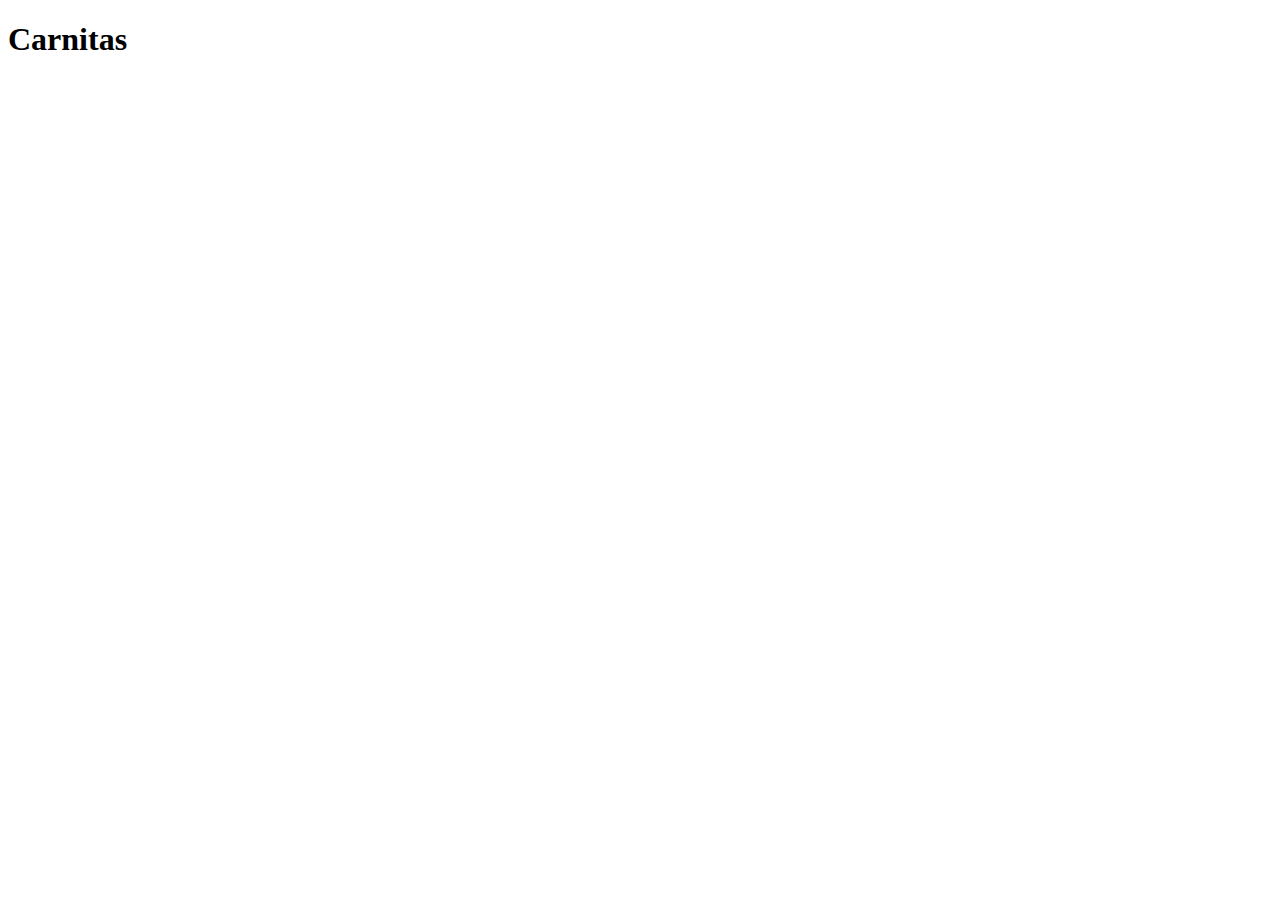
==== recipes/carnitas.html @ 81ccb482 "Create recipes folder and one recipe html file" ====
<!DOCTYPE html>
<html lang="en">
<head>
    <meta charset="UTF-8">
    <meta http-equiv="X-UA-Compatible" content="IE=edge">
    <meta name="viewport" content="width=device-width, initial-scale=1.0">
    <title>Carnitas Recipe</title>
</head>
<body>
    <h1>Carnitas</h1>
</body>
</html>
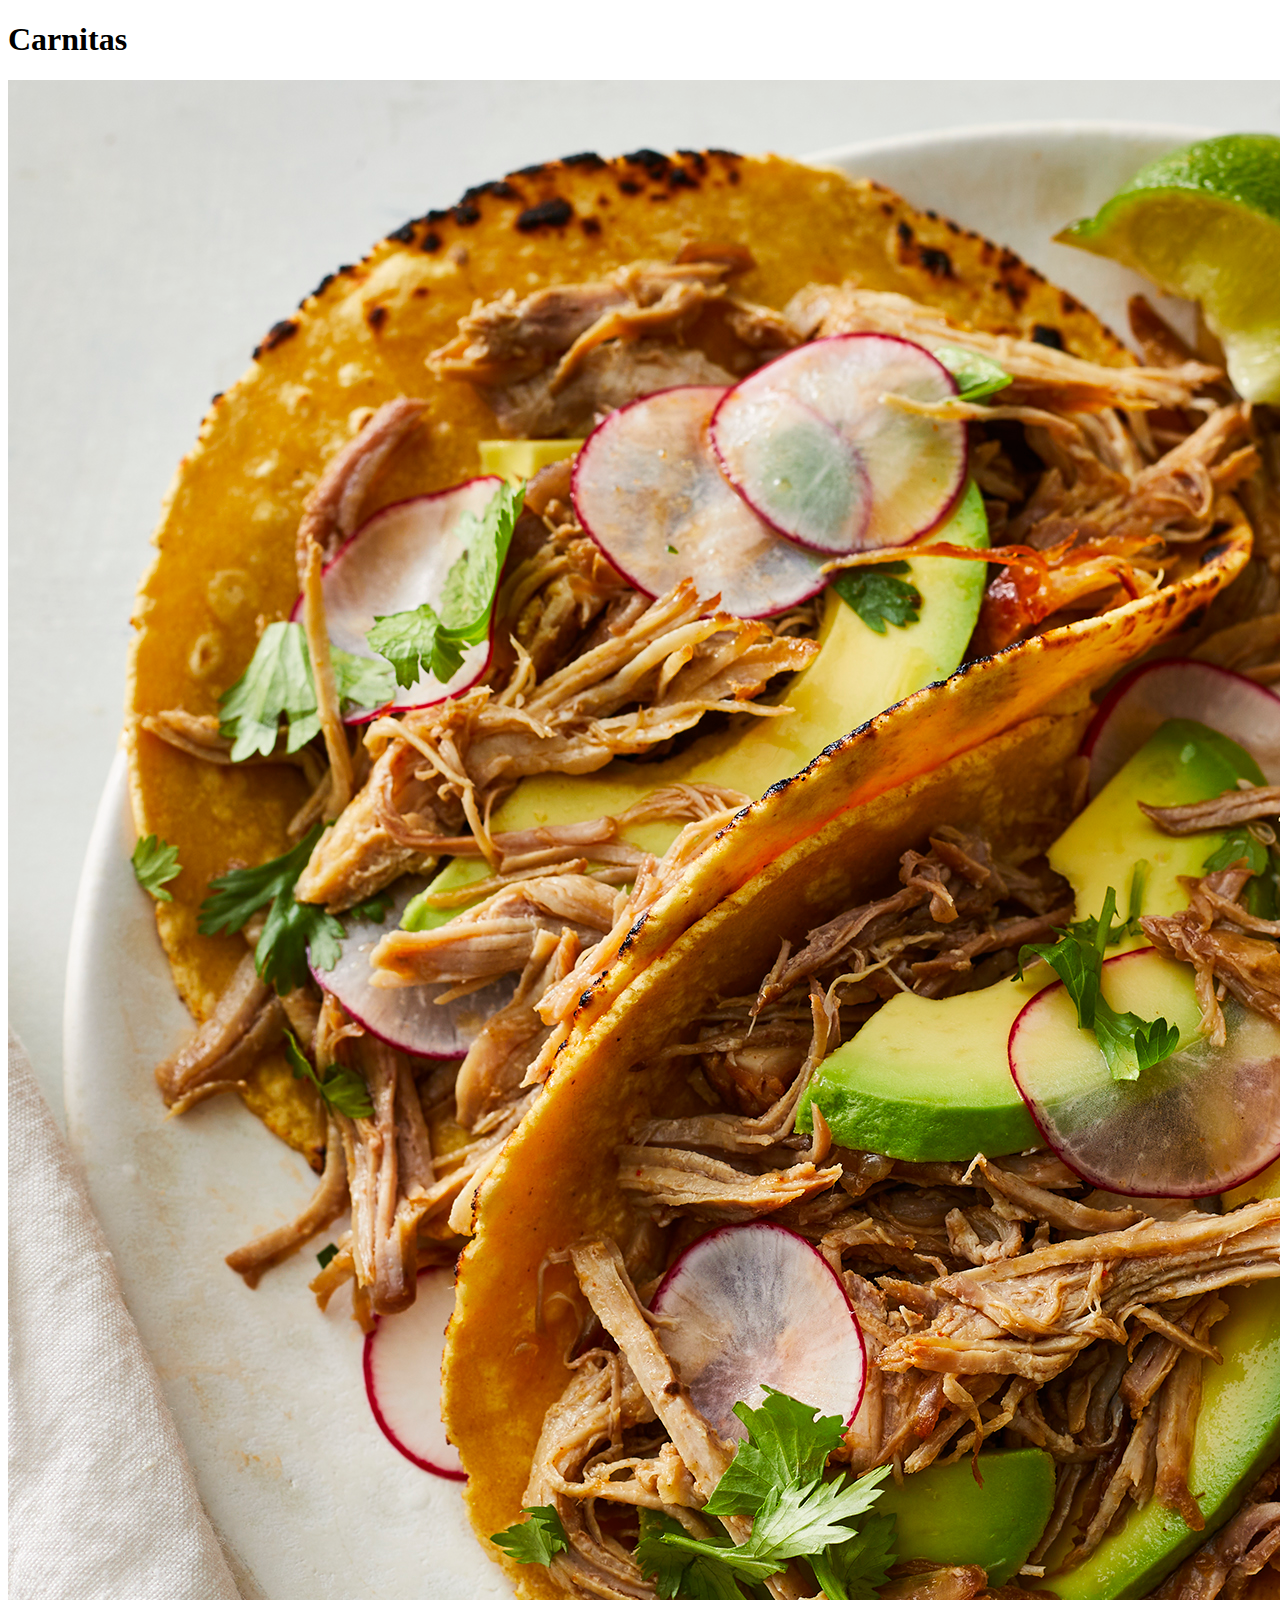
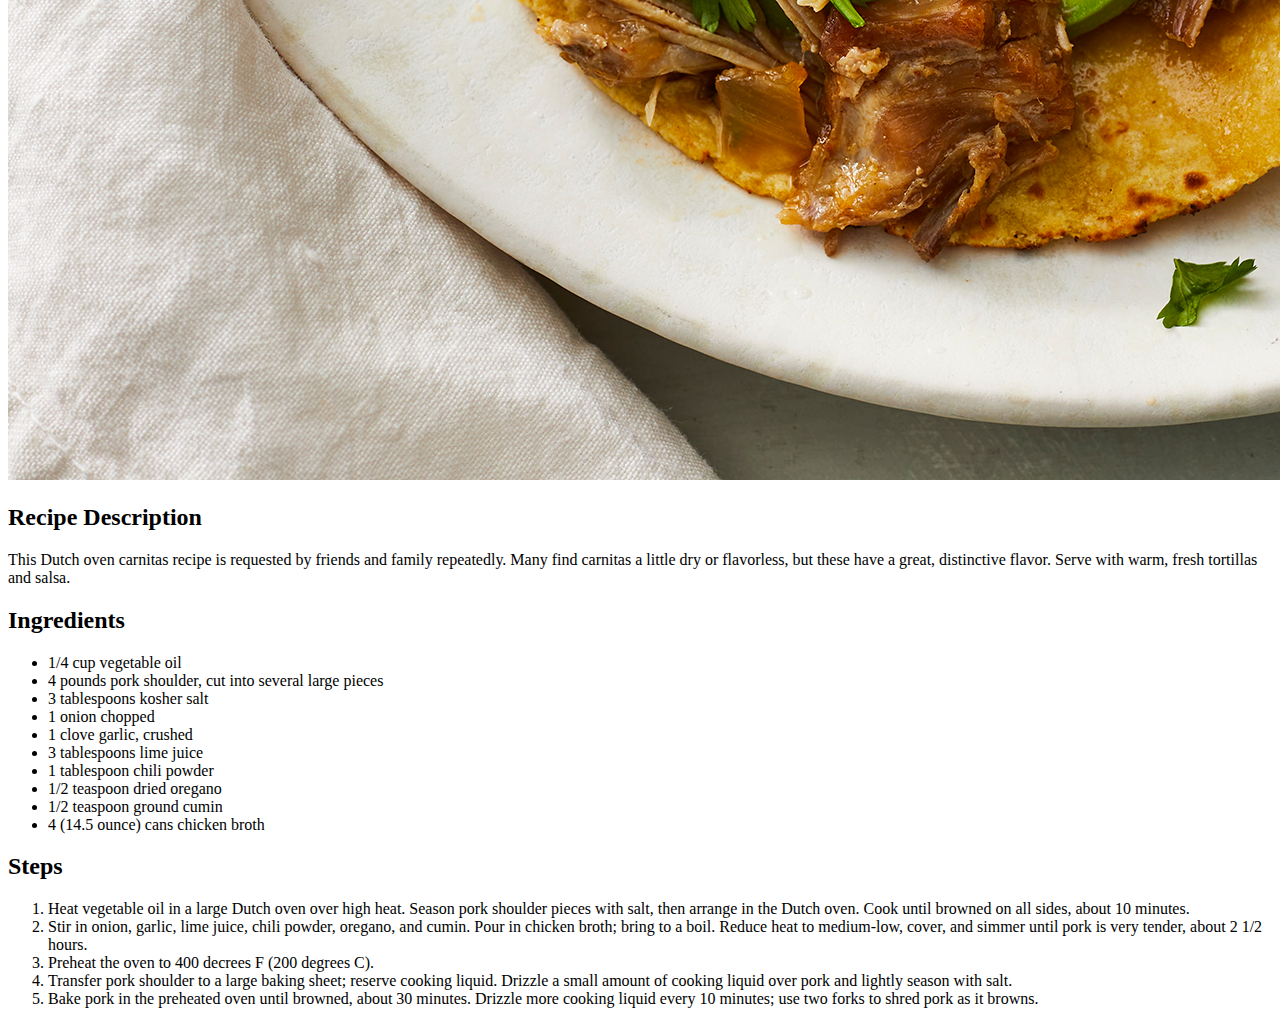
==== commit 65064c7e: "Add carnitas recipe page content" ====
--- a/recipes/carnitas.html
+++ b/recipes/carnitas.html
@@ -8,5 +8,53 @@
 </head>
 <body>
     <h1>Carnitas</h1>
+    <img src="../img/carnitas.jpeg">
+    <h2>Recipe Description</h2>
+    <p>
+        This Dutch oven carnitas recipe is requested by friends and family repeatedly. 
+        Many find carnitas a little dry or flavorless, but these have a great, 
+        distinctive flavor. Serve with warm, fresh tortillas and salsa.
+    </p>
+
+    <h2>Ingredients</h2>
+    <ul>
+        <li>1/4 cup vegetable oil</li>
+        <li>4 pounds pork shoulder, cut into several large pieces</li>
+        <li>3 tablespoons kosher salt</li>
+        <li>1 onion chopped</li>
+        <li>1 clove garlic, crushed</li>
+        <li>3 tablespoons lime juice</li>
+        <li>1 tablespoon chili powder</li>
+        <li>1/2 teaspoon dried oregano</li>
+        <li>1/2 teaspoon ground cumin</li>
+        <li>4 (14.5 ounce) cans chicken broth</li>
+    </ul>
+
+    <h2>Steps</h2>
+    <ol>
+        <li>
+            Heat vegetable oil in a large Dutch oven over high heat. Season pork 
+            shoulder pieces with salt, then arrange in the Dutch oven. Cook until 
+            browned on all sides, about 10 minutes.
+        </li>
+        <li>
+            Stir in onion, garlic, lime juice, chili powder, oregano, and cumin. 
+            Pour in chicken broth; bring to a boil. Reduce heat to medium-low, cover, 
+            and simmer until pork is very tender, about 2 1/2 hours.
+        </li>
+        <li>
+            Preheat the oven to 400 decrees F (200 degrees C).
+        </li>
+        <li>
+            Transfer pork shoulder to a large baking sheet; reserve cooking liquid. 
+            Drizzle a small amount of cooking liquid over pork and lightly season 
+            with salt.
+        </li>
+        <li>
+            Bake pork in the preheated oven until browned, about 30 minutes. Drizzle 
+            more cooking liquid every 10 minutes; use two forks to shred pork as it 
+            browns.
+        </li>
+    </ol>
 </body>
 </html>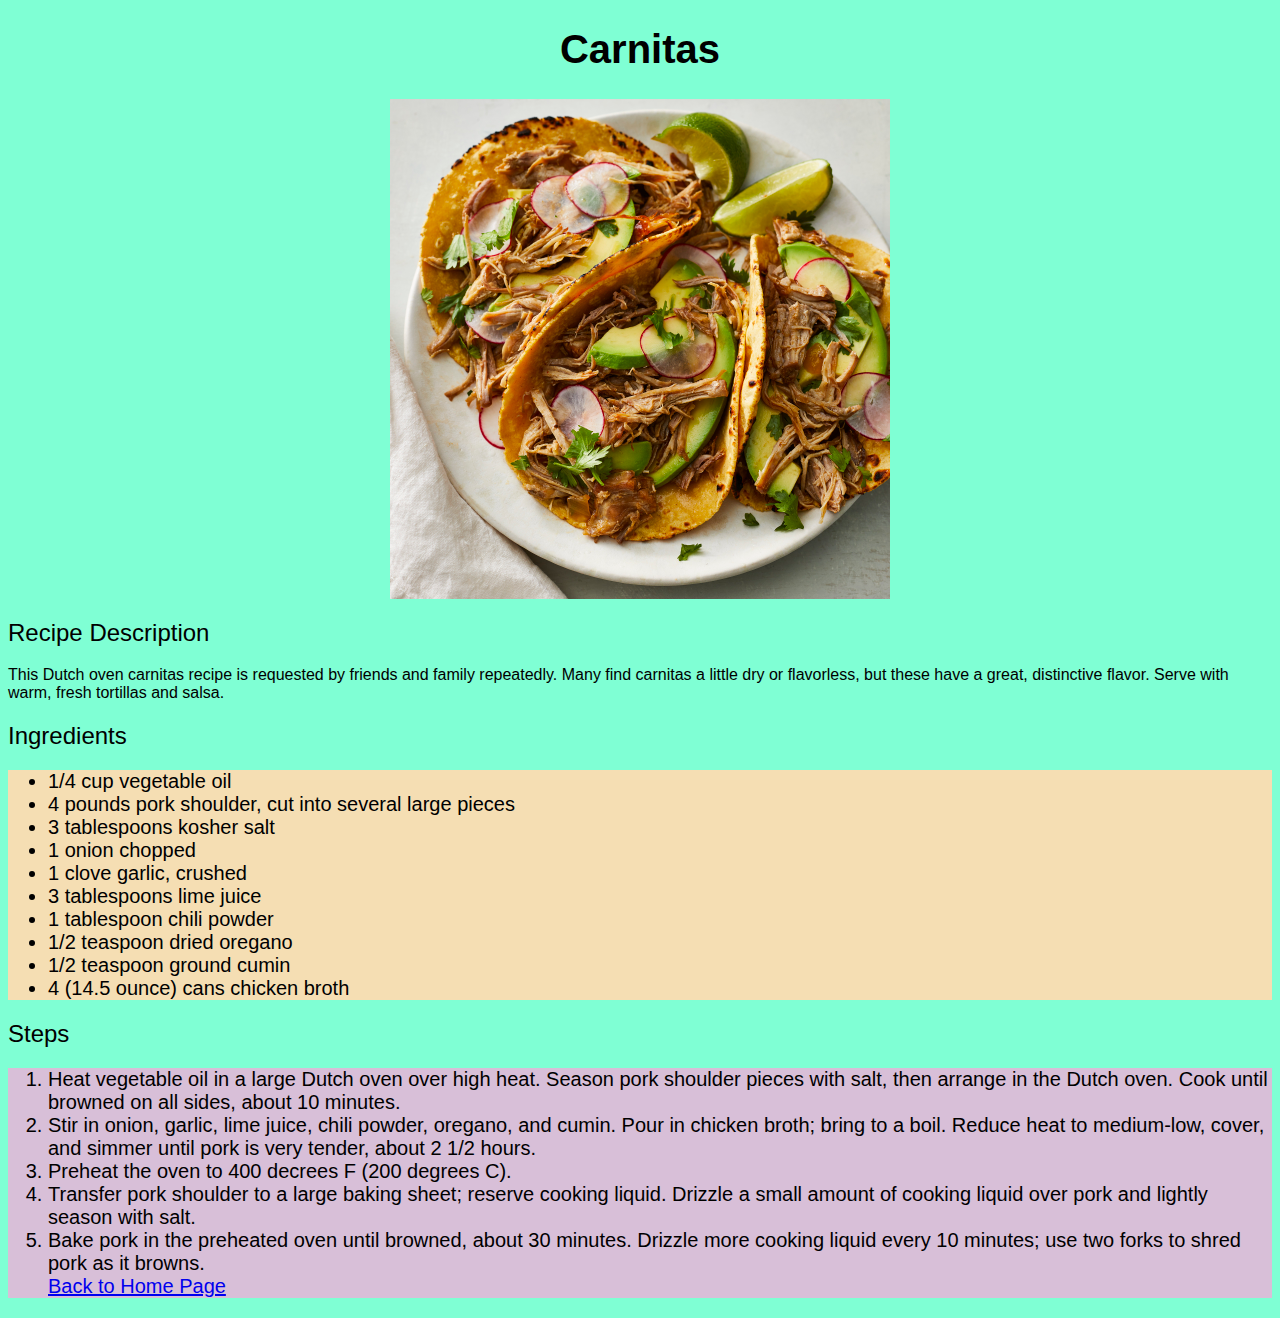
==== commit ef68bc0d: "Add CSS styles to odin recipes" ====
--- a/recipes/carnitas.html
+++ b/recipes/carnitas.html
@@ -5,10 +5,11 @@
     <meta http-equiv="X-UA-Compatible" content="IE=edge">
     <meta name="viewport" content="width=device-width, initial-scale=1.0">
     <title>Carnitas Recipe</title>
+    <link rel="stylesheet" href="../css/styles.css">
 </head>
 <body>
     <h1>Carnitas</h1>
-    <img src="../img/carnitas.jpeg">
+    <img class="main-img" src="../img/carnitas.jpeg" alt="Image of prepared carnitas tacos">
     <h2>Recipe Description</h2>
     <p>
         This Dutch oven carnitas recipe is requested by friends and family repeatedly. 
@@ -17,7 +18,7 @@
     </p>
 
     <h2>Ingredients</h2>
-    <ul>
+    <ul class="ingredients-list">
         <li>1/4 cup vegetable oil</li>
         <li>4 pounds pork shoulder, cut into several large pieces</li>
         <li>3 tablespoons kosher salt</li>
@@ -31,7 +32,7 @@
     </ul>
 
     <h2>Steps</h2>
-    <ol>
+    <ol class="steps">
         <li>
             Heat vegetable oil in a large Dutch oven over high heat. Season pork 
             shoulder pieces with salt, then arrange in the Dutch oven. Cook until 
@@ -55,6 +56,8 @@
             more cooking liquid every 10 minutes; use two forks to shred pork as it 
             browns.
         </li>
+
+        <a href="../index.html">Back to Home Page</a>
     </ol>
 </body>
 </html>--- a/css/styles.css
+++ b/css/styles.css
@@ -0,0 +1,46 @@
+body {
+    background-color: aquamarine;
+    font-family: Impact, Haettenschweiler, 'Arial Narrow Bold', sans-serif;
+}
+
+h1 {
+    text-align: center;
+    font-weight: bold;
+    font-size: 40px;
+}
+
+.recipe-list {
+    font-size: 24px;
+    font-weight: 200;
+    color: black;
+}
+
+h2 {
+    text-align: left;
+    font-weight: 300;
+    color: rgb(0, 0, 0);
+}
+
+.ingredients-list, .steps {
+    font-size: 20px;
+}
+
+.ingredients-list {
+    background-color: wheat;
+}
+
+.steps {
+    background-color: thistle;
+}
+
+.main-img {
+    width: 500px;
+    height: auto;
+    display: block;
+    margin-left: auto;
+    margin-right: auto;
+}
+
+#first-p {
+    color: rgb(163, 27, 27);
+}
